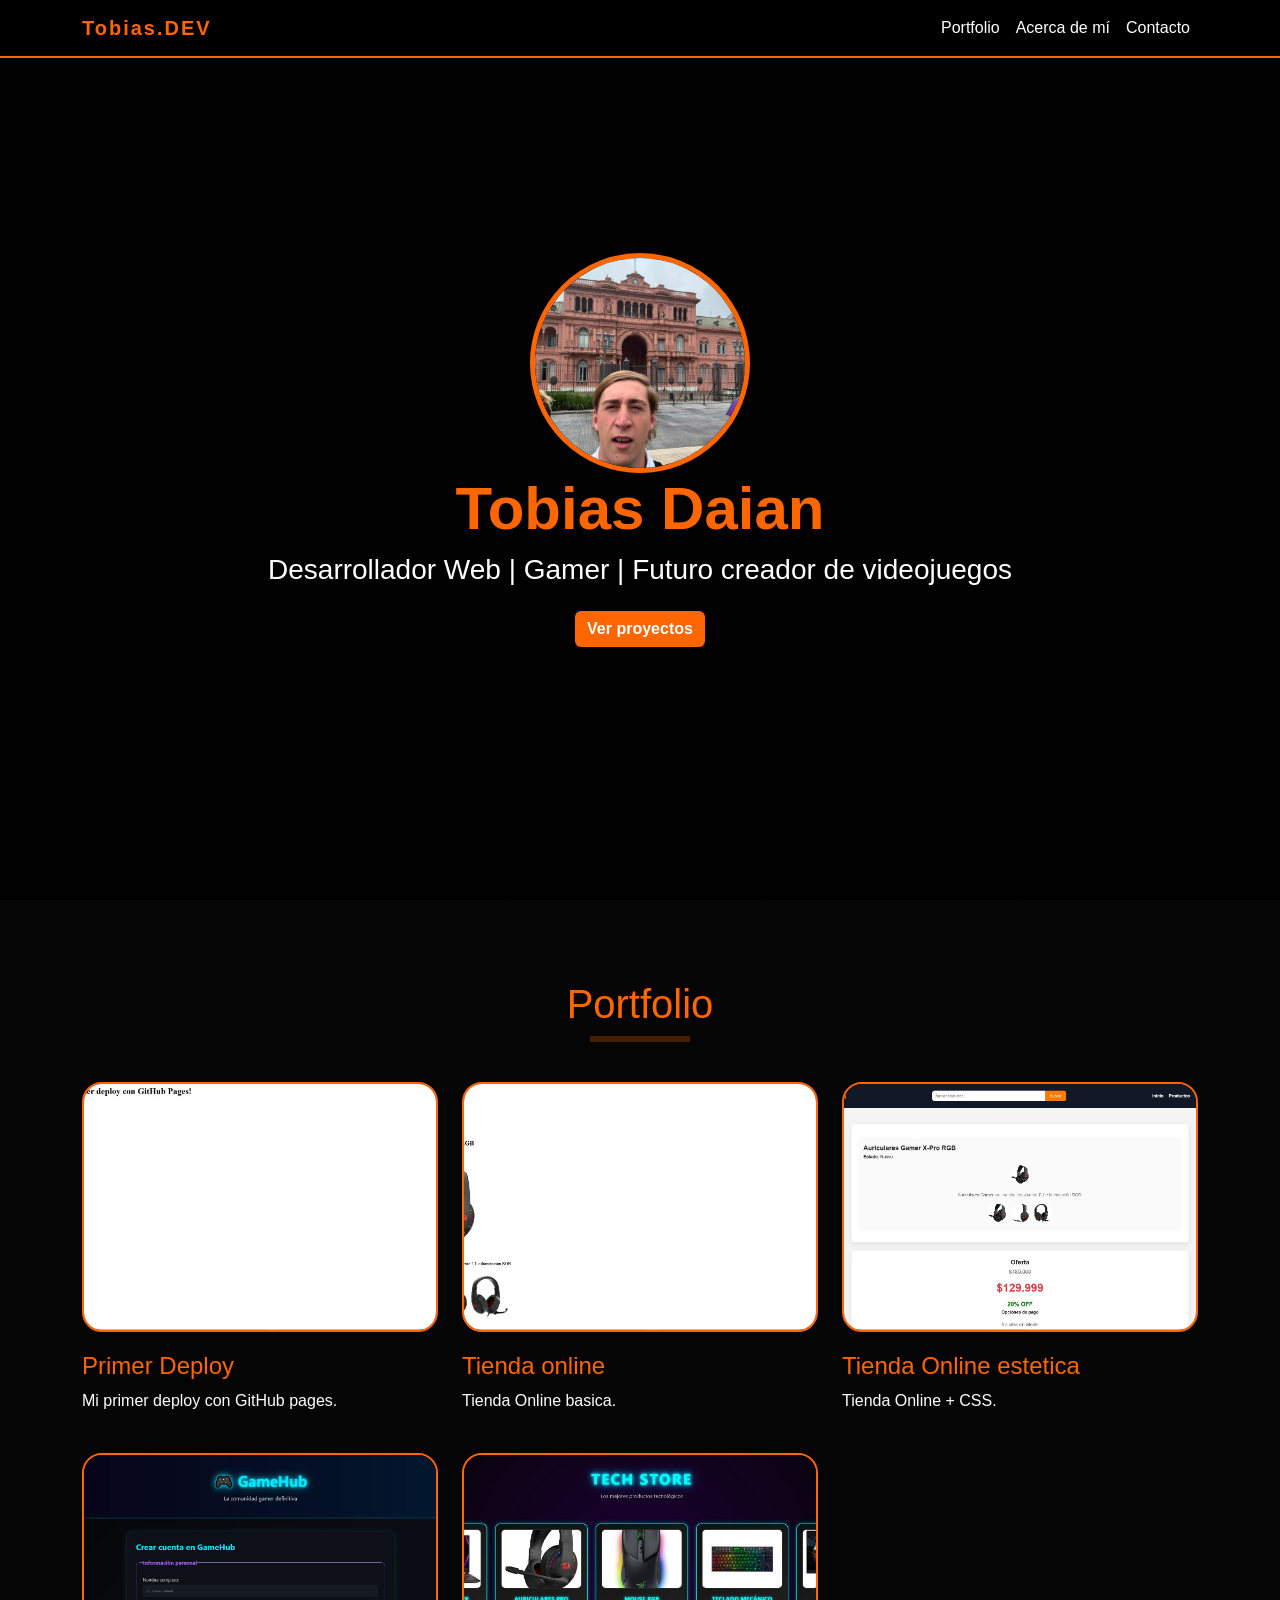
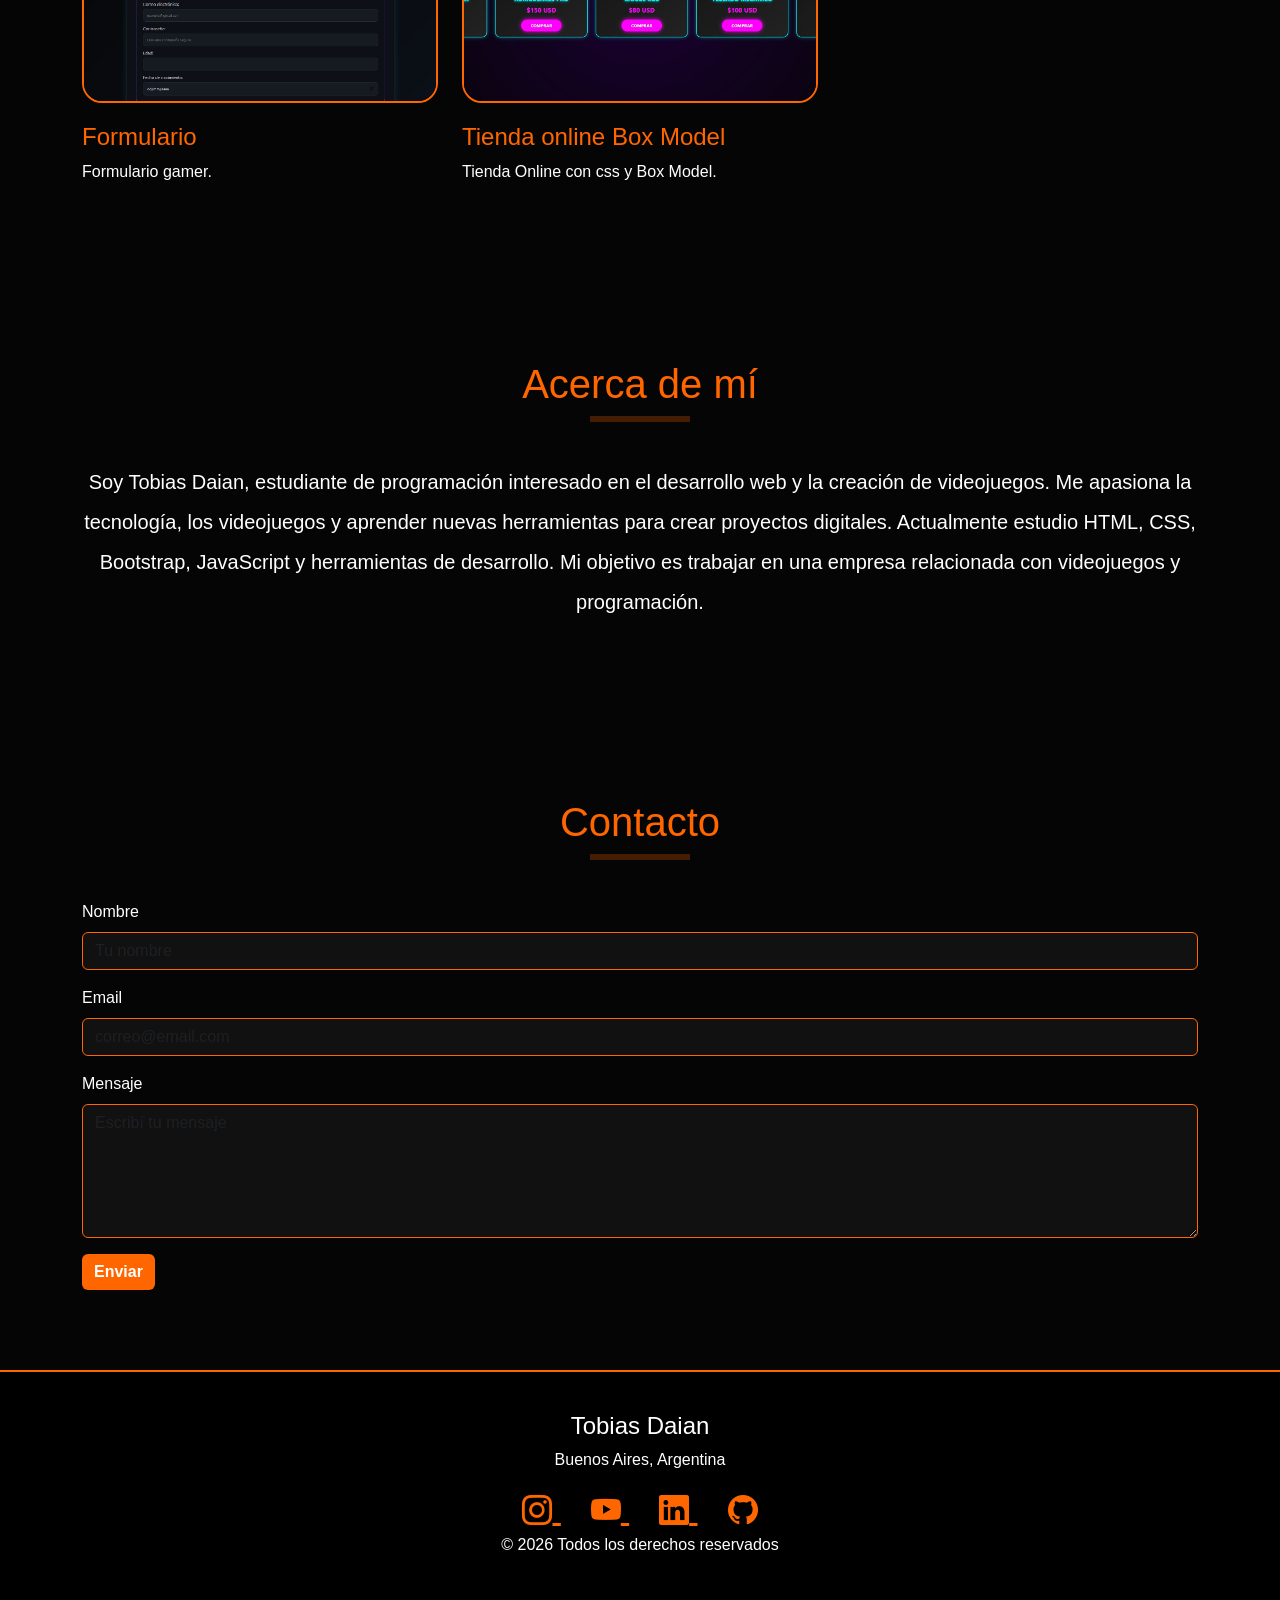
==== index.html @ 848ef449 "primer commit" ====
<!DOCTYPE html>
<html lang="es">

<head>
    <meta charset="UTF-8">
    <meta name="viewport" content="width=device-width, initial-scale=1.0">

    <title>Tobias Daian | Portfolio</title>

    <!-- Bootstrap -->
    <link href="https://cdn.jsdelivr.net/npm/bootstrap@5.3.3/dist/css/bootstrap.min.css" rel="stylesheet">

    <!-- Iconos -->
    <link rel="stylesheet" href="https://cdn.jsdelivr.net/npm/bootstrap-icons@1.11.3/font/bootstrap-icons.min.css">

    <!-- CSS propio -->
    <link rel="stylesheet" href="css/style.css">

</head>


<body>


<!-- NAVBAR -->

<nav class="navbar navbar-expand-lg navbar-dark fixed-top">

<div class="container">

<a class="navbar-brand" href="#">
    Tobias.DEV
</a>


<button class="navbar-toggler" 
type="button" 
data-bs-toggle="collapse" 
data-bs-target="#menu">

<span class="navbar-toggler-icon"></span>

</button>


<div class="collapse navbar-collapse" id="menu">

<ul class="navbar-nav ms-auto">

<li class="nav-item">
<a class="nav-link" href="#portfolio">Portfolio</a>
</li>


<li class="nav-item">
<a class="nav-link" href="#about">Acerca de mí</a>
</li>


<li class="nav-item">
<a class="nav-link" href="#contacto">Contacto</a>
</li>


</ul>

</div>

</div>

</nav>



<!-- HEADER -->

<header class="hero">

<div class="container">

<img src="img/perfiltoba.jpeg" class="perfil">

<h1>
Tobias Daian
</h1>


<h3>
Desarrollador Web | Gamer | Futuro creador de videojuegos
</h3>


<a href="#portfolio" class="btn btn-warning mt-3">
Ver proyectos
</a>


</div>

</header>





<!-- PORTFOLIO -->

<section id="portfolio">


<div class="container">

<h2>
Portfolio
</h2>

<hr>


<div class="row g-4">


<div class="col-lg-4 col-md-6">

<a href="https://shepepepe.github.io/U1/">
<img src="img/U1.JPG" class="proyecto">
</a>

<h4>
Primer Deploy
</h4>

<p>
Mi primer deploy con GitHub pages.
</p>

</div>



<div class="col-lg-4 col-md-6">

<a href="https://shepepepe.github.io/U2/">
<img src="img/U2.JPG" class="proyecto">
</a>


<h4>
Tienda online
</h4>


<p>
Tienda Online basica.
</p>

</div>

<div class="col-lg-4 col-md-6">

<a href="https://shepepepe.github.io/U3/">
<img src="img/U3.JPG" class="proyecto">
</a>


<h4>
Tienda Online estetica
</h4>


<p>
Tienda Online + CSS.
</p>


</div>
<div class="col-lg-4 col-md-6">

<a href="https://shepepepe.github.io/U4/">
<img src="img/U4.JPG" class="proyecto">
</a>


<h4>
Formulario
</h4>


<p>
Formulario gamer.
</p>


</div>
<div class="col-lg-4 col-md-6">

<a href="https://shepepepe.github.io/U5/">
<img src="img/U5.JPG" class="proyecto">
</a>


<h4>
Tienda online Box Model
</h4>


<p>
Tienda Online con css y Box Model.
</p>


</div>
</div>


</div>


</section>






<!-- SOBRE MI -->

<section id="about">


<div class="container">


<h2>
Acerca de mí
</h2>


<hr>


<p>

Soy Tobias Daian, estudiante de programación interesado en el desarrollo web y la creación de videojuegos.

Me apasiona la tecnología, los videojuegos y aprender nuevas herramientas para crear proyectos digitales.

Actualmente estudio HTML, CSS, Bootstrap, JavaScript y herramientas de desarrollo.

Mi objetivo es trabajar en una empresa relacionada con videojuegos y programación.

</p>


</div>


</section>







<!-- CONTACTO -->

<section id="contacto">


<div class="container">


<h2>
Contacto
</h2>


<hr>



<form action="https://submit-form.com/B9EXpdoae" method="POST">


<div class="mb-3">

<label class="form-label">
Nombre
</label>

<input 
type="text"
name="nombre"
class="form-control"
placeholder="Tu nombre"
required>

</div>




<div class="mb-3">

<label class="form-label">
Email
</label>


<input 
type="email"
name="email"
class="form-control"
placeholder="correo@email.com"
required>

</div>





<div class="mb-3">

<label class="form-label">
Mensaje
</label>


<textarea 
name="mensaje"
class="form-control"
rows="5"
placeholder="Escribí tu mensaje"
required></textarea>

</textarea>


</div>




<button class="btn btn-warning">
Enviar
</button>



</form>


</div>


</section>







<!-- FOOTER -->


<footer>


<h4>
Tobias Daian
</h4>


<p>
Buenos Aires, Argentina
</p>



<div class="redes">


<a href="#">
<i class="bi bi-instagram"></i>
</a>


<a href="#">
<i class="bi bi-youtube"></i>
</a>


<a href="#">
<i class="bi bi-linkedin"></i>
</a>


<a href="#">
<i class="bi bi-github"></i>
</a>


</div>



<p>
© 2026 Todos los derechos reservados
</p>


</footer>





<script src="https://cdn.jsdelivr.net/npm/bootstrap@5.3.3/dist/js/bootstrap.bundle.min.js"></script>


</body>

</html>
---- css/style.css ----
*{
    scroll-behavior:smooth;
}


body{

    background:#050505;
    color:white;
    font-family:'Segoe UI', sans-serif;

}



.navbar{

    background:#000;
    border-bottom:2px solid #ff6600;

}


.navbar-brand{

    color:#ff6600!important;
    font-weight:900;
    letter-spacing:2px;

}



.nav-link{

    color:white!important;
    transition:.3s;

}


.nav-link:hover{

    color:#ff6600!important;

}






/* HEADER */


.hero{

    height:100vh;
    display:flex;
    align-items:center;
    text-align:center;

    background:
    linear-gradient(
    rgba(0,0,0,.8),
    rgba(0,0,0,.9)
    );

}



.perfil{

    width:220px;
    height:220px;
    border-radius:50%;
    border:5px solid #ff6600;
    object-fit:cover;

}



.hero h1{

    font-size:60px;
    color:#ff6600;
    font-weight:900;

}




.btn-warning{

    background:#ff6600;
    border:none;
    color:white;
    font-weight:bold;

}


.btn-warning:hover{

    background:#ff3300;

}





section{

    padding:80px 0;

}



h2{

    color:#ff6600;
    text-align:center;
    font-size:40px;

}



hr{

    width:100px;
    border:3px solid #ff6600;
    margin:auto;
    margin-bottom:40px;

}







/* PROYECTOS */


.proyecto{

    width:100%;
    height:250px;
    object-fit:cover;

    border-radius:20px;

    border:2px solid #ff6600;

    transition:.4s;

}



.proyecto:hover{

    transform:scale(1.05);
    box-shadow:0 0 25px #ff6600;

}



#portfolio h4{

    margin-top:20px;
    color:#ff6600;

}





/* ABOUT */


#about p{

    text-align:center;
    font-size:20px;
    line-height:2;

}







/* CONTACTO */


.form-control{

    background:#111;
    border:1px solid #ff6600;
    color:white;

}


.form-control:focus{

    background:#111;
    color:white;
    box-shadow:0 0 10px #ff6600;

}







/* FOOTER */


footer{

    text-align:center;
    background:#000;
    padding:40px;
    border-top:2px solid #ff6600;

}



.redes a{

    color:#ff6600;
    font-size:30px;
    margin:15px;

}



.redes a:hover{

    color:white;

}







@media(max-width:768px){

.hero h1{

font-size:40px;

}


.perfil{

width:160px;
height:160px;

}


}
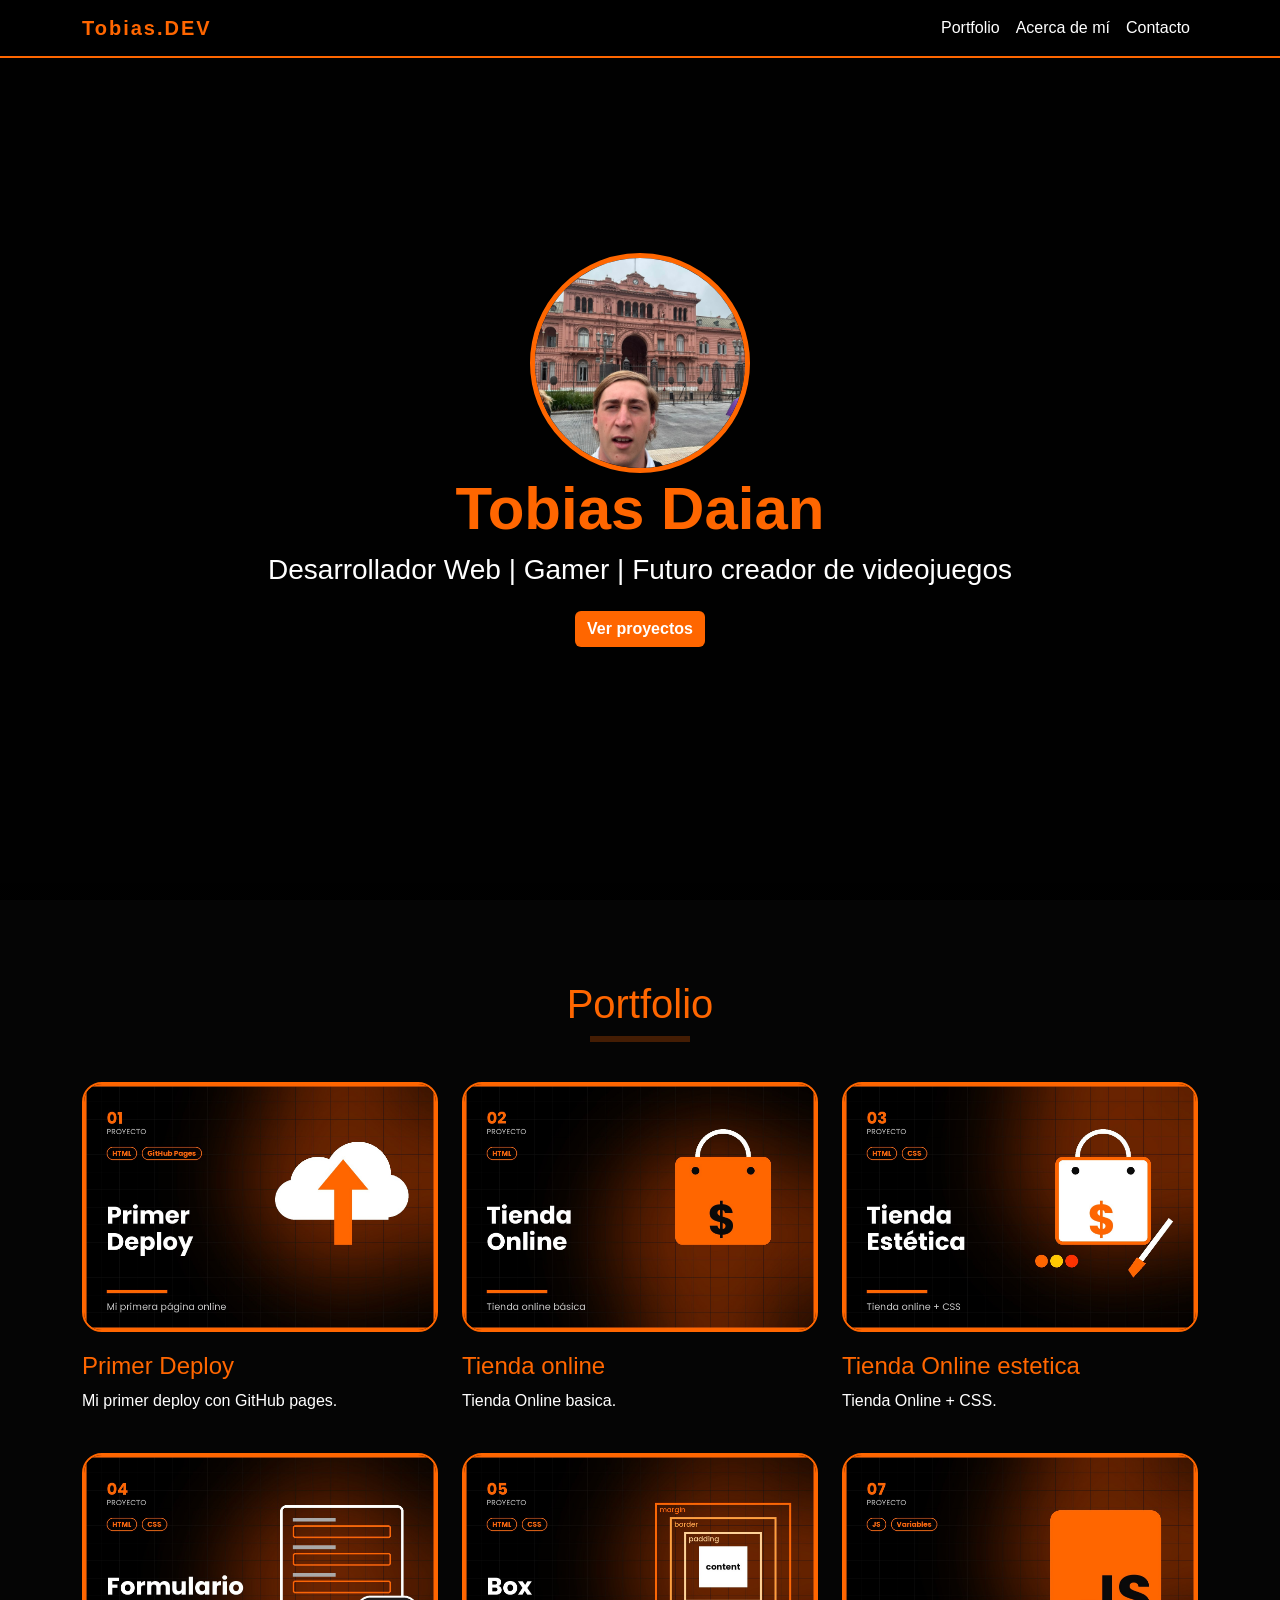
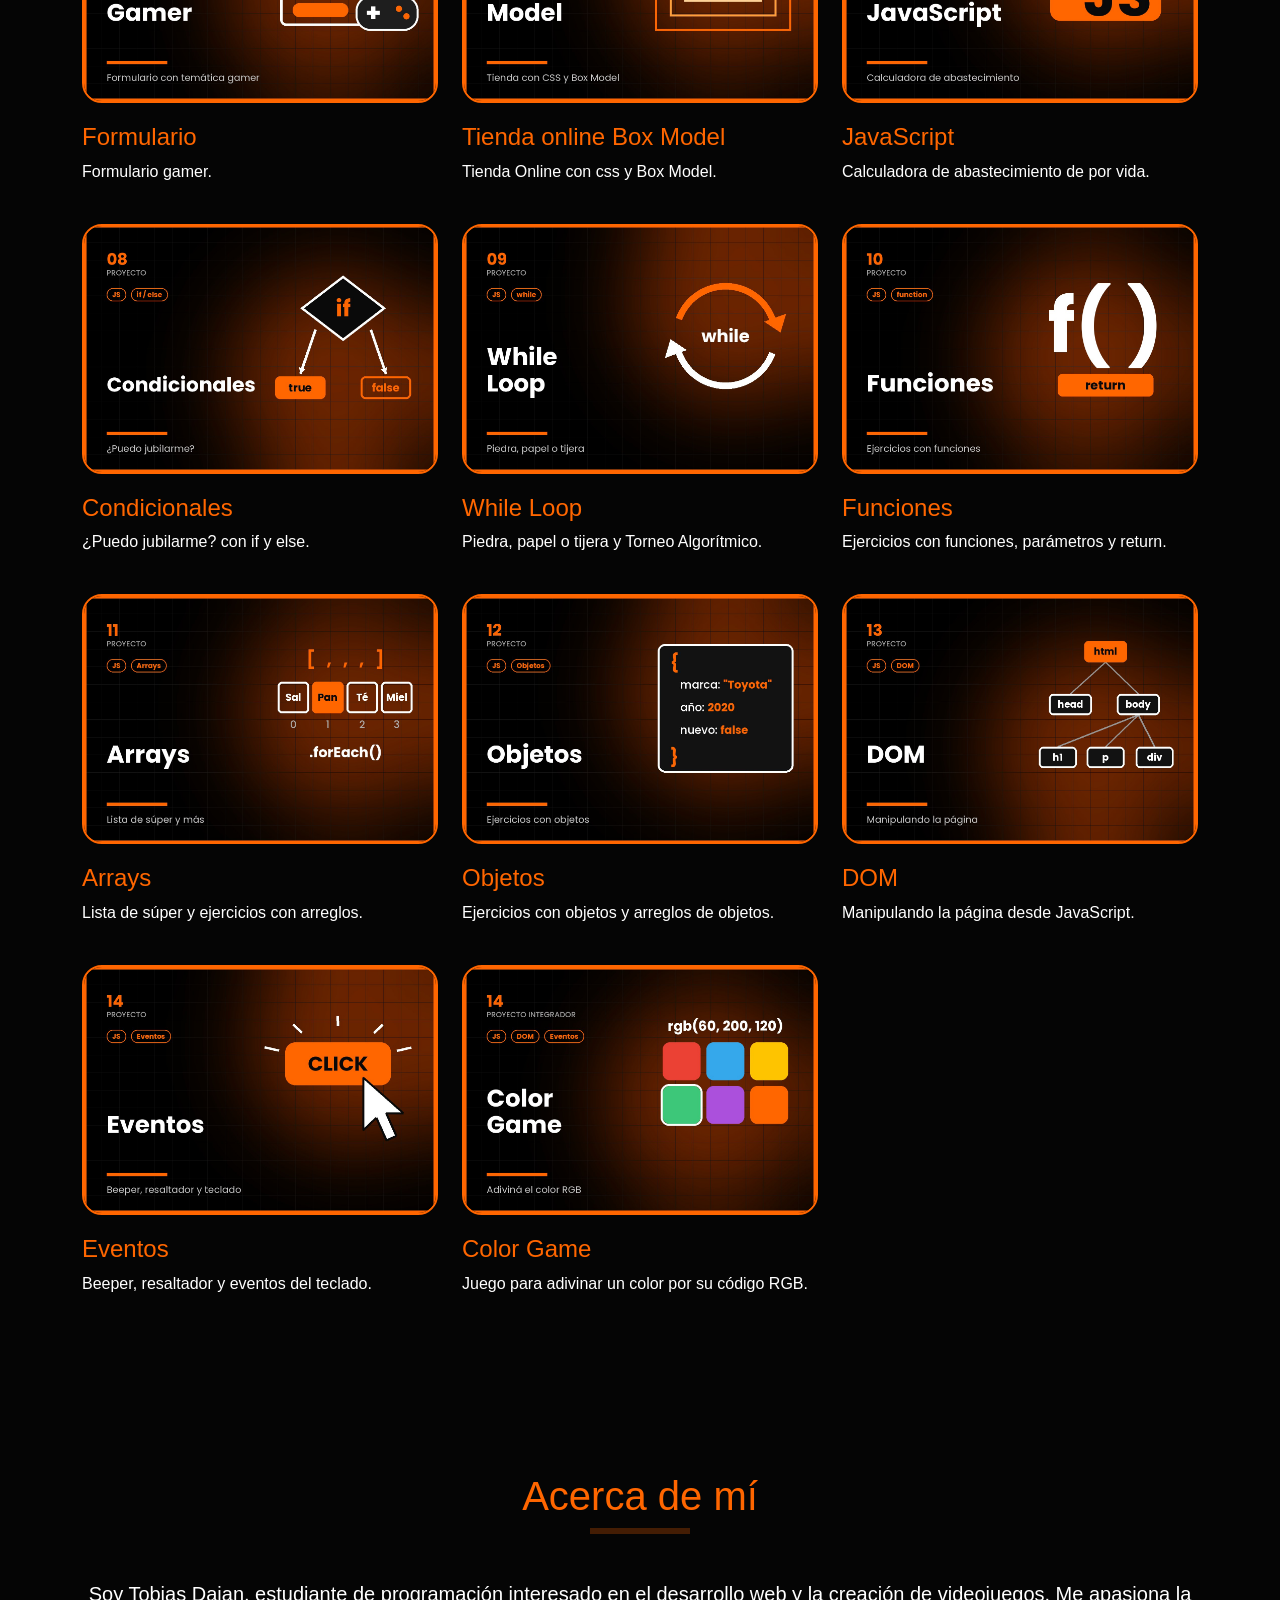
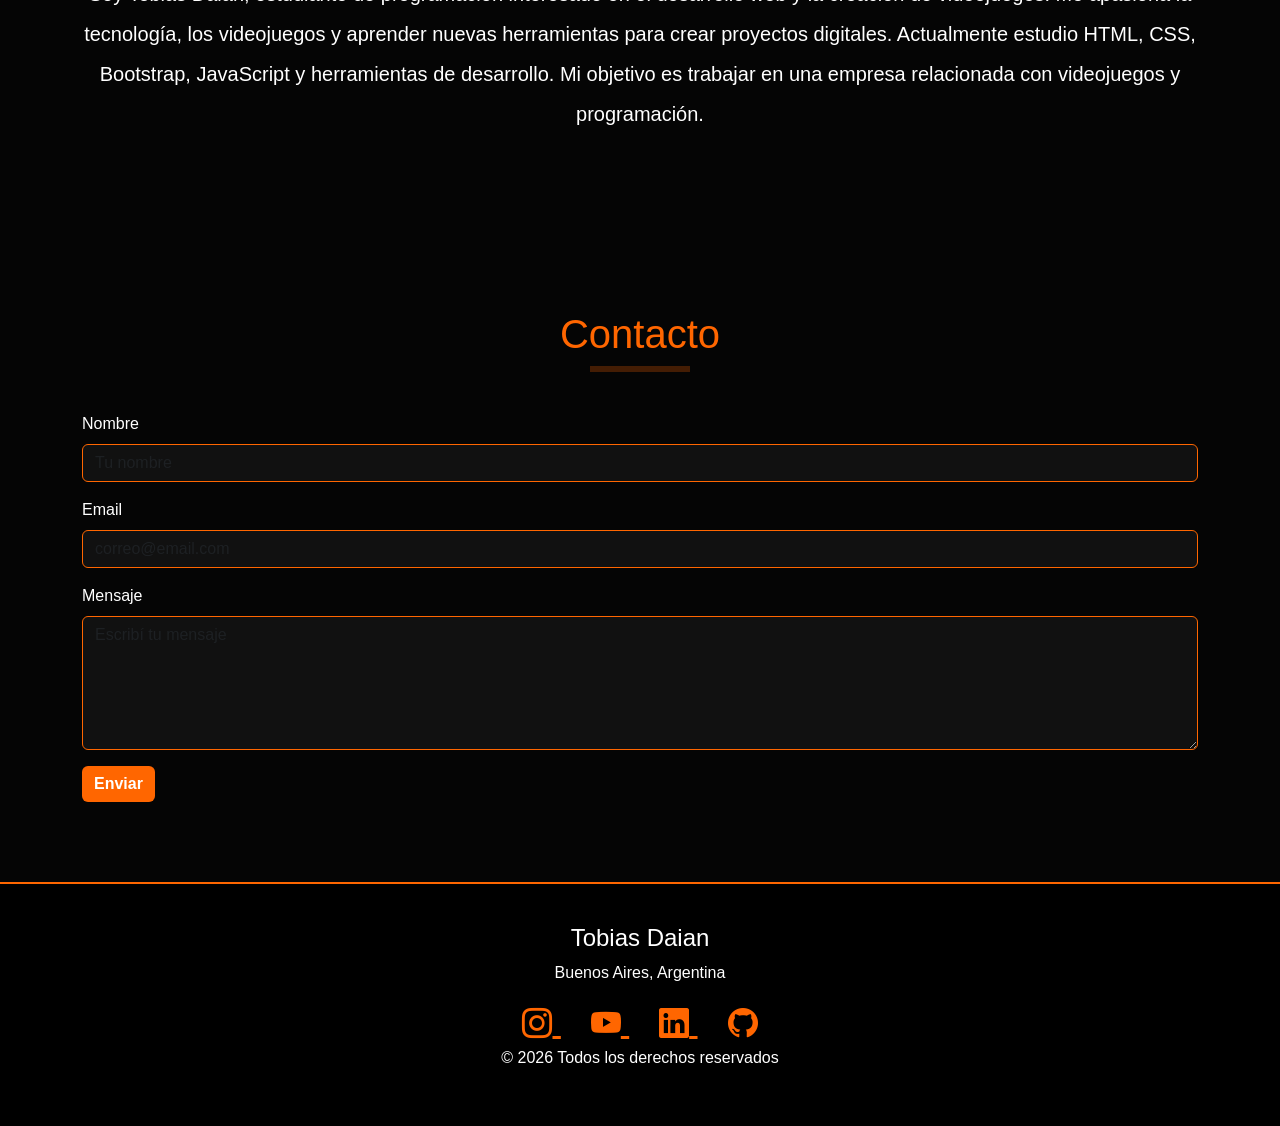
==== commit e7ef6769: "Sumo las unidades 7 a 14 y el Color Game al portfolio Co-Authored-By: Claude Fable 5.2 <noreply@anth" ====
--- a/index.html
+++ b/index.html
@@ -1,426 +1,588 @@
-<!DOCTYPE html>
-<html lang="es">
-
-<head>
-    <meta charset="UTF-8">
-    <meta name="viewport" content="width=device-width, initial-scale=1.0">
-
-    <title>Tobias Daian | Portfolio</title>
-
-    <!-- Bootstrap -->
-    <link href="https://cdn.jsdelivr.net/npm/bootstrap@5.3.3/dist/css/bootstrap.min.css" rel="stylesheet">
-
-    <!-- Iconos -->
-    <link rel="stylesheet" href="https://cdn.jsdelivr.net/npm/bootstrap-icons@1.11.3/font/bootstrap-icons.min.css">
-
-    <!-- CSS propio -->
-    <link rel="stylesheet" href="css/style.css">
-
-</head>
-
-
-<body>
-
-
-<!-- NAVBAR -->
-
-<nav class="navbar navbar-expand-lg navbar-dark fixed-top">
-
-<div class="container">
-
-<a class="navbar-brand" href="#">
-    Tobias.DEV
-</a>
-
-
-<button class="navbar-toggler" 
-type="button" 
-data-bs-toggle="collapse" 
-data-bs-target="#menu">
-
-<span class="navbar-toggler-icon"></span>
-
-</button>
-
-
-<div class="collapse navbar-collapse" id="menu">
-
-<ul class="navbar-nav ms-auto">
-
-<li class="nav-item">
-<a class="nav-link" href="#portfolio">Portfolio</a>
-</li>
-
-
-<li class="nav-item">
-<a class="nav-link" href="#about">Acerca de mí</a>
-</li>
-
-
-<li class="nav-item">
-<a class="nav-link" href="#contacto">Contacto</a>
-</li>
-
-
-</ul>
-
-</div>
-
-</div>
-
-</nav>
-
-
-
-<!-- HEADER -->
-
-<header class="hero">
-
-<div class="container">
-
-<img src="img/perfiltoba.jpeg" class="perfil">
-
-<h1>
-Tobias Daian
-</h1>
-
-
-<h3>
-Desarrollador Web | Gamer | Futuro creador de videojuegos
-</h3>
-
-
-<a href="#portfolio" class="btn btn-warning mt-3">
-Ver proyectos
-</a>
-
-
-</div>
-
-</header>
-
-
-
-
-
-<!-- PORTFOLIO -->
-
-<section id="portfolio">
-
-
-<div class="container">
-
-<h2>
-Portfolio
-</h2>
-
-<hr>
-
-
-<div class="row g-4">
-
-
-<div class="col-lg-4 col-md-6">
-
-<a href="https://shepepepe.github.io/U1/">
-<img src="img/U1.JPG" class="proyecto">
-</a>
-
-<h4>
-Primer Deploy
-</h4>
-
-<p>
-Mi primer deploy con GitHub pages.
-</p>
-
-</div>
-
-
-
-<div class="col-lg-4 col-md-6">
-
-<a href="https://shepepepe.github.io/U2/">
-<img src="img/U2.JPG" class="proyecto">
-</a>
-
-
-<h4>
-Tienda online
-</h4>
-
-
-<p>
-Tienda Online basica.
-</p>
-
-</div>
-
-<div class="col-lg-4 col-md-6">
-
-<a href="https://shepepepe.github.io/U3/">
-<img src="img/U3.JPG" class="proyecto">
-</a>
-
-
-<h4>
-Tienda Online estetica
-</h4>
-
-
-<p>
-Tienda Online + CSS.
-</p>
-
-
-</div>
-<div class="col-lg-4 col-md-6">
-
-<a href="https://shepepepe.github.io/U4/">
-<img src="img/U4.JPG" class="proyecto">
-</a>
-
-
-<h4>
-Formulario
-</h4>
-
-
-<p>
-Formulario gamer.
-</p>
-
-
-</div>
-<div class="col-lg-4 col-md-6">
-
-<a href="https://shepepepe.github.io/U5/">
-<img src="img/U5.JPG" class="proyecto">
-</a>
-
-
-<h4>
-Tienda online Box Model
-</h4>
-
-
-<p>
-Tienda Online con css y Box Model.
-</p>
-
-
-</div>
-</div>
-
-
-</div>
-
-
-</section>
-
-
-
-
-
-
-<!-- SOBRE MI -->
-
-<section id="about">
-
-
-<div class="container">
-
-
-<h2>
-Acerca de mí
-</h2>
-
-
-<hr>
-
-
-<p>
-
-Soy Tobias Daian, estudiante de programación interesado en el desarrollo web y la creación de videojuegos.
-
-Me apasiona la tecnología, los videojuegos y aprender nuevas herramientas para crear proyectos digitales.
-
-Actualmente estudio HTML, CSS, Bootstrap, JavaScript y herramientas de desarrollo.
-
-Mi objetivo es trabajar en una empresa relacionada con videojuegos y programación.
-
-</p>
-
-
-</div>
-
-
-</section>
-
-
-
-
-
-
-
-<!-- CONTACTO -->
-
-<section id="contacto">
-
-
-<div class="container">
-
-
-<h2>
-Contacto
-</h2>
-
-
-<hr>
-
-
-
-<form action="https://submit-form.com/B9EXpdoae" method="POST">
-
-
-<div class="mb-3">
-
-<label class="form-label">
-Nombre
-</label>
-
-<input 
-type="text"
-name="nombre"
-class="form-control"
-placeholder="Tu nombre"
-required>
-
-</div>
-
-
-
-
-<div class="mb-3">
-
-<label class="form-label">
-Email
-</label>
-
-
-<input 
-type="email"
-name="email"
-class="form-control"
-placeholder="correo@email.com"
-required>
-
-</div>
-
-
-
-
-
-<div class="mb-3">
-
-<label class="form-label">
-Mensaje
-</label>
-
-
-<textarea 
-name="mensaje"
-class="form-control"
-rows="5"
-placeholder="Escribí tu mensaje"
-required></textarea>
-
-</textarea>
-
-
-</div>
-
-
-
-
-<button class="btn btn-warning">
-Enviar
-</button>
-
-
-
-</form>
-
-
-</div>
-
-
-</section>
-
-
-
-
-
-
-
-<!-- FOOTER -->
-
-
-<footer>
-
-
-<h4>
-Tobias Daian
-</h4>
-
-
-<p>
-Buenos Aires, Argentina
-</p>
-
-
-
-<div class="redes">
-
-
-<a href="#">
-<i class="bi bi-instagram"></i>
-</a>
-
-
-<a href="#">
-<i class="bi bi-youtube"></i>
-</a>
-
-
-<a href="#">
-<i class="bi bi-linkedin"></i>
-</a>
-
-
-<a href="#">
-<i class="bi bi-github"></i>
-</a>
-
-
-</div>
-
-
-
-<p>
-© 2026 Todos los derechos reservados
-</p>
-
-
-</footer>
-
-
-
-
-
-<script src="https://cdn.jsdelivr.net/npm/bootstrap@5.3.3/dist/js/bootstrap.bundle.min.js"></script>
-
-
-</body>
-
+<!DOCTYPE html>
+<html lang="es">
+
+<head>
+    <meta charset="UTF-8">
+    <meta name="viewport" content="width=device-width, initial-scale=1.0">
+
+    <title>Tobias Daian | Portfolio</title>
+
+    <!-- Bootstrap -->
+    <link href="https://cdn.jsdelivr.net/npm/bootstrap@5.3.3/dist/css/bootstrap.min.css" rel="stylesheet">
+
+    <!-- Iconos -->
+    <link rel="stylesheet" href="https://cdn.jsdelivr.net/npm/bootstrap-icons@1.11.3/font/bootstrap-icons.min.css">
+
+    <!-- CSS propio -->
+    <link rel="stylesheet" href="css/style.css">
+
+</head>
+
+
+<body>
+
+
+<!-- NAVBAR -->
+
+<nav class="navbar navbar-expand-lg navbar-dark fixed-top">
+
+<div class="container">
+
+<a class="navbar-brand" href="#">
+    Tobias.DEV
+</a>
+
+
+<button class="navbar-toggler" 
+type="button" 
+data-bs-toggle="collapse" 
+data-bs-target="#menu">
+
+<span class="navbar-toggler-icon"></span>
+
+</button>
+
+
+<div class="collapse navbar-collapse" id="menu">
+
+<ul class="navbar-nav ms-auto">
+
+<li class="nav-item">
+<a class="nav-link" href="#portfolio">Portfolio</a>
+</li>
+
+
+<li class="nav-item">
+<a class="nav-link" href="#about">Acerca de mí</a>
+</li>
+
+
+<li class="nav-item">
+<a class="nav-link" href="#contacto">Contacto</a>
+</li>
+
+
+</ul>
+
+</div>
+
+</div>
+
+</nav>
+
+
+
+<!-- HEADER -->
+
+<header class="hero">
+
+<div class="container">
+
+<img src="img/perfiltoba.jpeg" class="perfil">
+
+<h1>
+Tobias Daian
+</h1>
+
+
+<h3>
+Desarrollador Web | Gamer | Futuro creador de videojuegos
+</h3>
+
+
+<a href="#portfolio" class="btn btn-warning mt-3">
+Ver proyectos
+</a>
+
+
+</div>
+
+</header>
+
+
+
+
+
+<!-- PORTFOLIO -->
+
+<section id="portfolio">
+
+
+<div class="container">
+
+<h2>
+Portfolio
+</h2>
+
+<hr>
+
+
+<div class="row g-4">
+
+
+<div class="col-lg-4 col-md-6">
+
+<a href="https://shepepepe.github.io/U1/">
+<img src="img/portada1.jpg" class="proyecto">
+</a>
+
+<h4>
+Primer Deploy
+</h4>
+
+<p>
+Mi primer deploy con GitHub pages.
+</p>
+
+</div>
+
+
+
+<div class="col-lg-4 col-md-6">
+
+<a href="https://shepepepe.github.io/U2/">
+<img src="img/portada2.jpg" class="proyecto">
+</a>
+
+
+<h4>
+Tienda online
+</h4>
+
+
+<p>
+Tienda Online basica.
+</p>
+
+</div>
+
+<div class="col-lg-4 col-md-6">
+
+<a href="https://shepepepe.github.io/U3/">
+<img src="img/portada3.jpg" class="proyecto">
+</a>
+
+
+<h4>
+Tienda Online estetica
+</h4>
+
+
+<p>
+Tienda Online + CSS.
+</p>
+
+
+</div>
+<div class="col-lg-4 col-md-6">
+
+<a href="https://shepepepe.github.io/U4/">
+<img src="img/portada4.jpg" class="proyecto">
+</a>
+
+
+<h4>
+Formulario
+</h4>
+
+
+<p>
+Formulario gamer.
+</p>
+
+
+</div>
+<div class="col-lg-4 col-md-6">
+
+<a href="https://shepepepe.github.io/U5/">
+<img src="img/portada5.jpg" class="proyecto">
+</a>
+
+
+<h4>
+Tienda online Box Model
+</h4>
+
+
+<p>
+Tienda Online con css y Box Model.
+</p>
+
+
+</div>
+<div class="col-lg-4 col-md-6">
+
+<a href="U7/index.html">
+<img src="img/portada7.jpg" class="proyecto" alt="Portada del proyecto JavaScript">
+</a>
+
+
+<h4>
+JavaScript
+</h4>
+
+
+<p>
+Calculadora de abastecimiento de por vida.
+</p>
+
+
+</div>
+<div class="col-lg-4 col-md-6">
+
+<a href="U8/index.html">
+<img src="img/portada8.jpg" class="proyecto" alt="Portada del proyecto Condicionales">
+</a>
+
+
+<h4>
+Condicionales
+</h4>
+
+
+<p>
+¿Puedo jubilarme? con if y else.
+</p>
+
+
+</div>
+<div class="col-lg-4 col-md-6">
+
+<a href="U9/index.html">
+<img src="img/portada9.jpg" class="proyecto" alt="Portada del proyecto While Loop">
+</a>
+
+
+<h4>
+While Loop
+</h4>
+
+
+<p>
+Piedra, papel o tijera y Torneo Algorítmico.
+</p>
+
+
+</div>
+<div class="col-lg-4 col-md-6">
+
+<a href="U10/index.html">
+<img src="img/portada10.jpg" class="proyecto" alt="Portada del proyecto Funciones">
+</a>
+
+
+<h4>
+Funciones
+</h4>
+
+
+<p>
+Ejercicios con funciones, parámetros y return.
+</p>
+
+
+</div>
+<div class="col-lg-4 col-md-6">
+
+<a href="U11/index.html">
+<img src="img/portada11.jpg" class="proyecto" alt="Portada del proyecto Arrays">
+</a>
+
+
+<h4>
+Arrays
+</h4>
+
+
+<p>
+Lista de súper y ejercicios con arreglos.
+</p>
+
+
+</div>
+<div class="col-lg-4 col-md-6">
+
+<a href="U12/index.html">
+<img src="img/portada12.jpg" class="proyecto" alt="Portada del proyecto Objetos">
+</a>
+
+
+<h4>
+Objetos
+</h4>
+
+
+<p>
+Ejercicios con objetos y arreglos de objetos.
+</p>
+
+
+</div>
+<div class="col-lg-4 col-md-6">
+
+<a href="U13/index.html">
+<img src="img/portada13.jpg" class="proyecto" alt="Portada del proyecto DOM">
+</a>
+
+
+<h4>
+DOM
+</h4>
+
+
+<p>
+Manipulando la página desde JavaScript.
+</p>
+
+
+</div>
+<div class="col-lg-4 col-md-6">
+
+<a href="U14/index.html">
+<img src="img/portada14.jpg" class="proyecto" alt="Portada del proyecto Eventos">
+</a>
+
+
+<h4>
+Eventos
+</h4>
+
+
+<p>
+Beeper, resaltador y eventos del teclado.
+</p>
+
+
+</div>
+<div class="col-lg-4 col-md-6">
+
+<a href="ColorGame/index.html">
+<img src="img/portada-colorgame.jpg" class="proyecto" alt="Portada del proyecto Color Game">
+</a>
+
+
+<h4>
+Color Game
+</h4>
+
+
+<p>
+Juego para adivinar un color por su código RGB.
+</p>
+
+
+</div>
+</div>
+
+
+</div>
+
+
+</section>
+
+
+
+
+
+
+<!-- SOBRE MI -->
+
+<section id="about">
+
+
+<div class="container">
+
+
+<h2>
+Acerca de mí
+</h2>
+
+
+<hr>
+
+
+<p>
+
+Soy Tobias Daian, estudiante de programación interesado en el desarrollo web y la creación de videojuegos.
+
+Me apasiona la tecnología, los videojuegos y aprender nuevas herramientas para crear proyectos digitales.
+
+Actualmente estudio HTML, CSS, Bootstrap, JavaScript y herramientas de desarrollo.
+
+Mi objetivo es trabajar en una empresa relacionada con videojuegos y programación.
+
+</p>
+
+
+</div>
+
+
+</section>
+
+
+
+
+
+
+
+<!-- CONTACTO -->
+
+<section id="contacto">
+
+
+<div class="container">
+
+
+<h2>
+Contacto
+</h2>
+
+
+<hr>
+
+
+
+<form action="https://submit-form.com/B9EXpdoae" method="POST">
+
+
+<div class="mb-3">
+
+<label class="form-label">
+Nombre
+</label>
+
+<input 
+type="text"
+name="nombre"
+class="form-control"
+placeholder="Tu nombre"
+required>
+
+</div>
+
+
+
+
+<div class="mb-3">
+
+<label class="form-label">
+Email
+</label>
+
+
+<input 
+type="email"
+name="email"
+class="form-control"
+placeholder="correo@email.com"
+required>
+
+</div>
+
+
+
+
+
+<div class="mb-3">
+
+<label class="form-label">
+Mensaje
+</label>
+
+
+<textarea 
+name="mensaje"
+class="form-control"
+rows="5"
+placeholder="Escribí tu mensaje"
+required></textarea>
+
+</textarea>
+
+
+</div>
+
+
+
+
+<button class="btn btn-warning">
+Enviar
+</button>
+
+
+
+</form>
+
+
+</div>
+
+
+</section>
+
+
+
+
+
+
+
+<!-- FOOTER -->
+
+
+<footer>
+
+
+<h4>
+Tobias Daian
+</h4>
+
+
+<p>
+Buenos Aires, Argentina
+</p>
+
+
+
+<div class="redes">
+
+
+<a href="#">
+<i class="bi bi-instagram"></i>
+</a>
+
+
+<a href="#">
+<i class="bi bi-youtube"></i>
+</a>
+
+
+<a href="#">
+<i class="bi bi-linkedin"></i>
+</a>
+
+
+<a href="#">
+<i class="bi bi-github"></i>
+</a>
+
+
+</div>
+
+
+
+<p>
+© 2026 Todos los derechos reservados
+</p>
+
+
+</footer>
+
+
+
+
+
+<script src="https://cdn.jsdelivr.net/npm/bootstrap@5.3.3/dist/js/bootstrap.bundle.min.js"></script>
+
+
+</body>
+
 </html>
